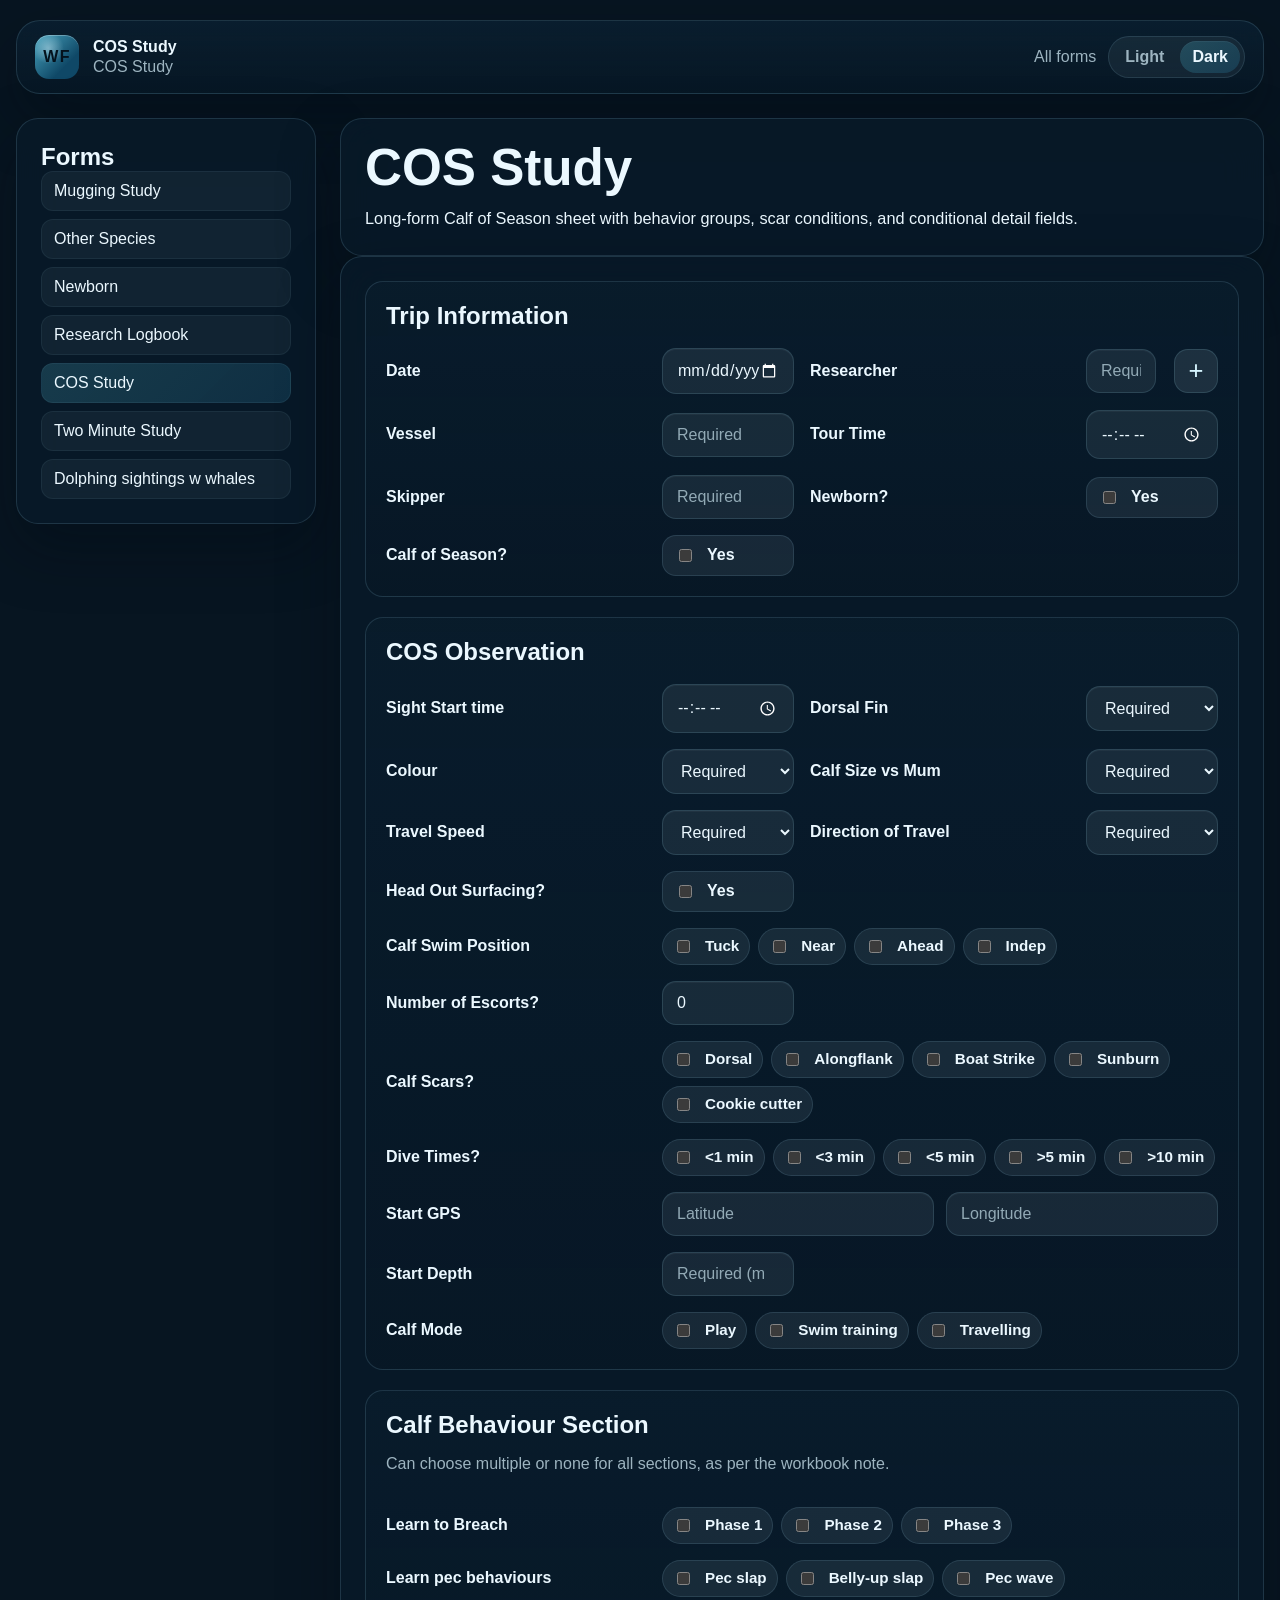
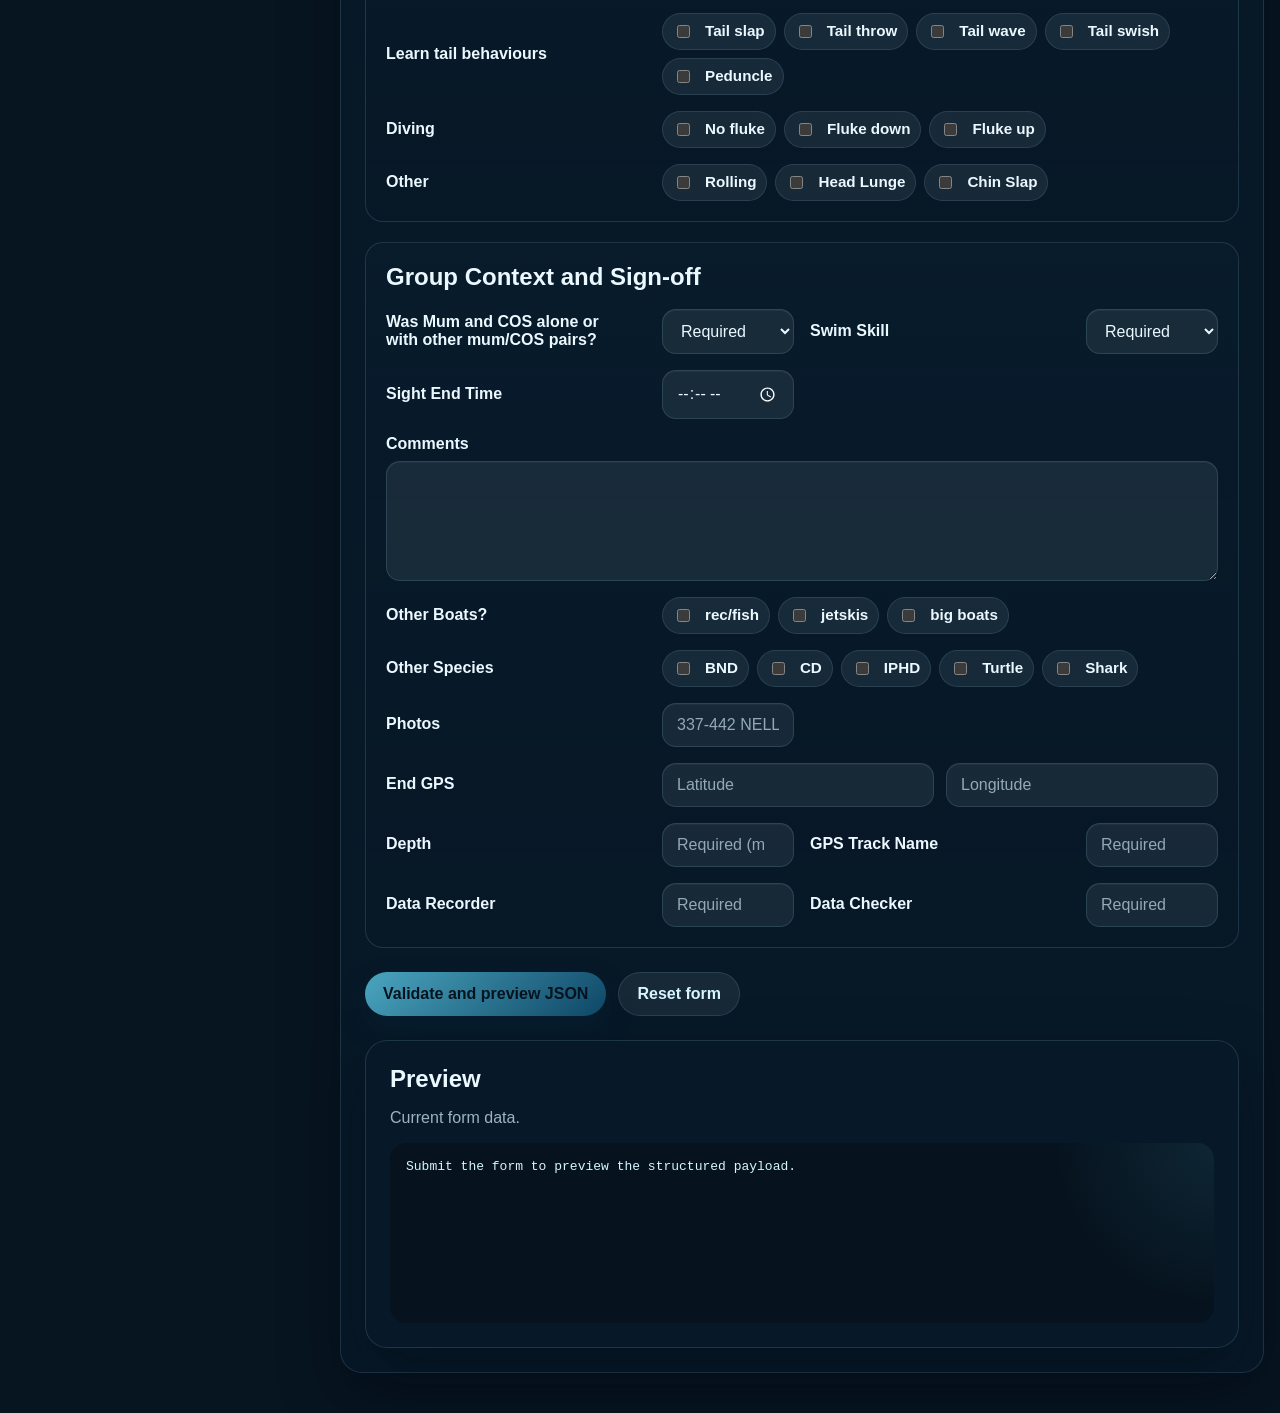
==== cos-study.html @ 2fd82d36 "Initial Site" ====
<!DOCTYPE html>
<html lang="en">
<head>
  <meta charset="UTF-8">
  <meta name="viewport" content="width=device-width, initial-scale=1.0">
  <title>COS Study</title>
  <link rel="stylesheet" href="assets/styles.css">
</head>
<body data-app="form" data-form-id="cos-study">
  <div class="app-shell">
    <div id="form-page-root"></div>
  </div>
  <script src="assets/forms-config.js"></script>
  <script src="assets/app.js"></script>
</body>
</html>
---- assets/styles.css ----
:root {
  --bg: #071521;
  --panel: rgba(8, 26, 41, 0.78);
  --panel-strong: rgba(11, 33, 51, 0.92);
  --border: rgba(136, 188, 209, 0.18);
  --text: #ebf8ff;
  --muted: #9db4c0;
  --accent: #4aa5bf;
  --accent-soft: rgba(95, 189, 214, 0.14);
  --accent-dark: #d6f5ff;
  --warning: #e0b46e;
  --shadow: 0 24px 60px rgba(1, 10, 17, 0.34);
  --radius: 22px;
  --page-bg:
    radial-gradient(circle at 16% 12%, rgba(89, 202, 224, 0.16), transparent 22rem),
    radial-gradient(circle at 85% 10%, rgba(34, 87, 123, 0.34), transparent 24rem),
    radial-gradient(circle at 50% 120%, rgba(11, 72, 111, 0.42), transparent 34rem),
    linear-gradient(180deg, #04111b 0%, #072033 38%, #0b3048 100%);
  --page-overlay:
    radial-gradient(circle at 20% 22%, rgba(212, 245, 255, 0.05), transparent 10rem),
    radial-gradient(circle at 72% 34%, rgba(96, 196, 220, 0.06), transparent 16rem),
    linear-gradient(120deg, transparent 0%, rgba(255, 255, 255, 0.03) 45%, transparent 100%);
  --topbar-bg: linear-gradient(180deg, rgba(10, 31, 48, 0.88), rgba(7, 24, 38, 0.76));
  --topbar-radius: 24px;
  --topbar-blur: 20px;
  --surface-blur: 20px;
  --brand-mark-bg:
    radial-gradient(circle at 30% 30%, rgba(217, 245, 255, 0.45), transparent 36%),
    linear-gradient(135deg, #4aa5bf, #0f4867 70%);
  --brand-mark-color: #04121d;
  --brand-mark-shadow: inset 0 1px 0 rgba(255, 255, 255, 0.28);
  --eyebrow-color: #8edced;
  --form-card-bg:
    radial-gradient(circle at top right, rgba(109, 214, 235, 0.14), transparent 9rem),
    radial-gradient(circle at bottom left, rgba(7, 52, 80, 0.34), transparent 12rem),
    linear-gradient(180deg, rgba(10, 29, 45, 0.92), rgba(8, 24, 38, 0.84));
  --form-card-shadow: 0 18px 44px rgba(1, 12, 20, 0.28);
  --form-card-hover-border: rgba(150, 223, 239, 0.28);
  --form-card-hover-shadow: 0 24px 54px rgba(1, 12, 20, 0.4);
  --form-card-title: #ebf8ff;
  --form-card-index-bg: rgba(214, 245, 255, 0.08);
  --form-card-index-color: #9edfeb;
  --card-cta-bg: rgba(214, 245, 255, 0.08);
  --card-cta-border: rgba(150, 223, 239, 0.18);
  --sidebar-link-bg: rgba(214, 245, 255, 0.05);
  --sidebar-link-border: rgba(136, 188, 209, 0.08);
  --sidebar-link-active-bg: linear-gradient(135deg, rgba(89, 202, 224, 0.2), rgba(36, 107, 140, 0.28));
  --sidebar-link-active-color: #ebf8ff;
  --form-section-bg: linear-gradient(180deg, rgba(10, 29, 45, 0.74), rgba(8, 24, 38, 0.64));
  --field-bg: rgba(213, 240, 248, 0.08);
  --field-border: rgba(136, 188, 209, 0.18);
  --field-shadow: inset 0 1px 0 rgba(255, 255, 255, 0.04);
  --field-focus-border: rgba(141, 226, 245, 0.46);
  --field-focus-shadow:
    0 0 0 4px rgba(95, 189, 214, 0.12),
    inset 0 1px 0 rgba(255, 255, 255, 0.06);
  --placeholder: rgba(177, 202, 214, 0.8);
  --option-bg: rgba(213, 240, 248, 0.08);
  --option-border: rgba(136, 188, 209, 0.16);
  --repeatable-card-bg: rgba(213, 240, 248, 0.06);
  --repeatable-card-border: rgba(136, 188, 209, 0.14);
  --button-primary-bg: linear-gradient(135deg, #4aa5bf, #0f4867);
  --button-primary-color: #06131f;
  --button-primary-shadow: 0 12px 28px rgba(6, 49, 72, 0.28);
  --button-primary-hover-shadow: 0 16px 30px rgba(6, 49, 72, 0.34);
  --button-primary-hover-transform: translateY(-1px);
  --button-secondary-bg: rgba(213, 240, 248, 0.08);
  --button-secondary-border: rgba(136, 188, 209, 0.16);
  --button-secondary-hover-bg: rgba(213, 240, 248, 0.14);
  --inline-symbol-border: rgba(136, 188, 209, 0.18);
  --inline-symbol-bg: rgba(213, 240, 248, 0.1);
  --inline-symbol-hover-bg: rgba(96, 196, 220, 0.16);
  --preview-output-bg:
    radial-gradient(circle at top right, rgba(76, 173, 198, 0.12), transparent 10rem),
    #06131f;
  --preview-output-color: #d6f5ff;
  --switcher-bg: rgba(214, 245, 255, 0.06);
  --switcher-border: rgba(136, 188, 209, 0.16);
  --switcher-button-color: #9db4c0;
  --switcher-button-active-bg: linear-gradient(135deg, rgba(89, 202, 224, 0.22), rgba(36, 107, 140, 0.34));
  --switcher-button-active-color: #ebf8ff;
  --switcher-button-shadow: inset 0 1px 0 rgba(255, 255, 255, 0.05);
}

:root[data-theme="light"],
body[data-theme="light"] {
  --bg: #f4efe6;
  --panel: rgba(255, 252, 246, 0.88);
  --panel-strong: #fffaf2;
  --border: rgba(76, 58, 33, 0.15);
  --text: #1d2421;
  --muted: #5c665f;
  --accent: #0f766e;
  --accent-soft: rgba(15, 118, 110, 0.12);
  --accent-dark: #0b4f4b;
  --warning: #8a5a13;
  --shadow: 0 18px 50px rgba(60, 44, 20, 0.08);
  --page-bg:
    radial-gradient(circle at top left, rgba(15, 118, 110, 0.12), transparent 24rem),
    radial-gradient(circle at top right, rgba(180, 83, 9, 0.1), transparent 28rem),
    linear-gradient(180deg, #f6f1e8 0%, #efe7dc 100%);
  --page-overlay: none;
  --topbar-bg: rgba(255, 250, 242, 0.72);
  --topbar-radius: 18px;
  --topbar-blur: 14px;
  --surface-blur: 18px;
  --brand-mark-bg: linear-gradient(135deg, var(--accent), var(--accent-dark));
  --brand-mark-color: #f8fffd;
  --brand-mark-shadow: none;
  --eyebrow-color: #0b4f4b;
  --form-card-bg:
    radial-gradient(circle at top right, rgba(15, 118, 110, 0.1), transparent 9rem),
    linear-gradient(180deg, rgba(255, 252, 246, 0.96), rgba(255, 248, 238, 0.92));
  --form-card-shadow: 0 14px 36px rgba(73, 56, 31, 0.07);
  --form-card-hover-border: rgba(15, 118, 110, 0.26);
  --form-card-hover-shadow: 0 18px 42px rgba(56, 43, 22, 0.12);
  --form-card-title: #1d2421;
  --form-card-index-bg: rgba(15, 118, 110, 0.1);
  --form-card-index-color: #0b4f4b;
  --card-cta-bg: rgba(255, 255, 255, 0.74);
  --card-cta-border: rgba(76, 58, 33, 0.1);
  --sidebar-link-bg: rgba(255, 250, 242, 0.7);
  --sidebar-link-border: transparent;
  --sidebar-link-active-bg: #0b4f4b;
  --sidebar-link-active-color: #f7fffd;
  --form-section-bg: rgba(255, 251, 244, 0.78);
  --field-bg: rgba(255, 255, 255, 0.8);
  --field-border: rgba(76, 58, 33, 0.18);
  --field-shadow: none;
  --field-focus-border: rgba(15, 118, 110, 0.32);
  --field-focus-shadow: 0 0 0 4px rgba(15, 118, 110, 0.1);
  --placeholder: rgba(92, 102, 95, 0.72);
  --option-bg: rgba(255, 255, 255, 0.72);
  --option-border: rgba(76, 58, 33, 0.14);
  --repeatable-card-bg: rgba(255, 255, 255, 0.82);
  --repeatable-card-border: rgba(76, 58, 33, 0.14);
  --button-primary-bg: #0b4f4b;
  --button-primary-color: #f6fffd;
  --button-primary-shadow: none;
  --button-primary-hover-shadow: none;
  --button-primary-hover-transform: none;
  --button-secondary-bg: rgba(15, 118, 110, 0.1);
  --button-secondary-border: transparent;
  --button-secondary-hover-bg: rgba(15, 118, 110, 0.14);
  --inline-symbol-border: rgba(76, 58, 33, 0.18);
  --inline-symbol-bg: rgba(255, 255, 255, 0.88);
  --inline-symbol-hover-bg: rgba(15, 118, 110, 0.08);
  --preview-output-bg: #17201d;
  --preview-output-color: #d7efe6;
  --switcher-bg: rgba(255, 250, 242, 0.82);
  --switcher-border: rgba(76, 58, 33, 0.12);
  --switcher-button-color: #5c665f;
  --switcher-button-active-bg: #0b4f4b;
  --switcher-button-active-color: #f7fffd;
  --switcher-button-shadow: none;
}

* {
  box-sizing: border-box;
}

html {
  min-height: 100%;
  background: var(--page-bg);
}

body {
  margin: 0;
  color: var(--text);
  font-family: "Avenir Next", "Segoe UI", sans-serif;
  background: var(--bg);
  position: relative;
}

body:not([data-theme]),
body[data-theme="dark"] {
  color-scheme: dark;
}

body[data-theme="light"] {
  color-scheme: light;
}

body::before {
  content: "";
  position: fixed;
  inset: 0;
  background: var(--page-overlay);
  pointer-events: none;
  z-index: -1;
}

a {
  color: inherit;
  text-decoration: none;
}

button,
input,
select,
textarea {
  font: inherit;
}

.app-shell {
  width: min(1400px, calc(100vw - 32px));
  margin: 0 auto;
  padding: 20px 0 40px;
}

body[data-app="landing"] .app-shell {
  min-height: 100vh;
  padding: 16px 0 20px;
}

.topbar {
  display: flex;
  align-items: center;
  justify-content: space-between;
  gap: 16px;
  padding: 14px 18px;
  margin-bottom: 24px;
  background: var(--topbar-bg);
  border: 1px solid var(--border);
  border-radius: var(--topbar-radius);
  box-shadow: var(--shadow);
  backdrop-filter: blur(var(--topbar-blur));
}

.topbar-actions,
.top-links {
  display: flex;
  align-items: center;
  gap: 12px;
}

.topbar-actions {
  flex-wrap: wrap;
  justify-content: flex-end;
}

.theme-switcher {
  display: inline-flex;
  align-items: center;
  gap: 4px;
  padding: 4px;
  border: 1px solid var(--switcher-border);
  border-radius: 999px;
  background: var(--switcher-bg);
}

.theme-switcher-button {
  border: 0;
  padding: 8px 12px;
  border-radius: 999px;
  background: transparent;
  color: var(--switcher-button-color);
  cursor: pointer;
  font-weight: 700;
  line-height: 1;
}

.theme-switcher-button:focus-visible {
  outline: none;
  box-shadow: 0 0 0 3px var(--accent-soft);
}

.theme-switcher-button.is-active {
  background: var(--switcher-button-active-bg);
  color: var(--switcher-button-active-color);
  box-shadow: var(--switcher-button-shadow);
}

.brand {
  display: inline-flex;
  align-items: center;
  gap: 14px;
}

.brand-mark {
  display: inline-grid;
  place-items: center;
  width: 44px;
  height: 44px;
  border-radius: 14px;
  background: var(--brand-mark-bg);
  color: var(--brand-mark-color);
  font-weight: 800;
  letter-spacing: 0.08em;
  box-shadow: var(--brand-mark-shadow);
}

.brand-copy {
  display: flex;
  flex-direction: column;
  gap: 2px;
}

.brand-copy strong {
  font-size: 1rem;
}

.brand-copy span,
.topbar-note,
.top-links a,
.section-head p,
.preview-head p,
.card-cta,
.form-card p,
.sidebar-card p {
  color: var(--muted);
}

.landing-layout,
.page-layout {
  display: grid;
  gap: 24px;
}

.landing-layout {
  grid-template-columns: minmax(0, 1.2fr) minmax(320px, 1fr);
}

.landing-layout--compact {
  grid-template-columns: 1fr;
  align-content: start;
}

.hero-card,
.forms-panel,
.sidebar-card,
.page-header,
.form-shell,
.preview-card {
  background: var(--panel);
  border: 1px solid var(--border);
  border-radius: var(--radius);
  box-shadow: var(--shadow);
  backdrop-filter: blur(var(--surface-blur));
}

.hero-card,
.forms-panel,
.sidebar-card,
.page-header,
.preview-card {
  padding: 24px;
}

.form-shell {
  padding: 24px;
}

.eyebrow {
  margin: 0 0 10px;
  text-transform: uppercase;
  letter-spacing: 0.12em;
  font-size: 0.78rem;
  color: var(--eyebrow-color);
}

.hero-card h1,
.page-header h1 {
  margin: 0 0 12px;
  font-size: clamp(2rem, 4vw, 3.25rem);
  line-height: 0.98;
}

.section-heading h1,
.section-heading h2 {
  margin: 0;
}

.section-heading p {
  margin: 4px 0 0;
  color: var(--muted);
}

.section-heading--compact {
  display: flex;
  align-items: end;
  justify-content: space-between;
  gap: 16px;
  margin-bottom: 22px;
}

.lede,
.page-header p {
  margin: 0;
  font-size: 1.02rem;
  line-height: 1.6;
}

.hero-badges {
  display: flex;
  flex-wrap: wrap;
  gap: 10px;
  margin-top: 18px;
}

.hero-badges span {
  display: inline-flex;
  align-items: center;
  border-radius: 999px;
  padding: 6px 10px;
  background: var(--accent-soft);
  color: var(--accent-dark);
  font-size: 0.8rem;
}

.forms-grid {
  display: grid;
  grid-template-columns: repeat(auto-fit, minmax(260px, 1fr));
  gap: 18px;
}

.form-card {
  display: grid;
  gap: 16px;
  position: relative;
  min-height: 172px;
  padding: 22px 20px;
  border-radius: 22px;
  background: var(--form-card-bg);
  border: 1px solid var(--border);
  box-shadow: var(--form-card-shadow);
  overflow: hidden;
  transition: transform 160ms ease, border-color 160ms ease, box-shadow 160ms ease;
}

.form-card:hover {
  transform: translateY(-4px);
  border-color: var(--form-card-hover-border);
  box-shadow: var(--form-card-hover-shadow);
}

.form-card h3,
.sidebar-card h2,
.section-head h2,
.preview-head h2,
.repeatable-card-head h3 {
  margin: 0;
}

.card-top {
  display: grid;
  gap: 12px;
  position: relative;
  z-index: 1;
}

.form-card h3 {
  font-size: clamp(1.4rem, 2vw, 1.8rem);
  line-height: 1.02;
  max-width: 14ch;
  color: var(--form-card-title);
}

.form-card-index {
  display: inline-flex;
  align-items: center;
  justify-content: center;
  width: fit-content;
  padding: 6px 11px;
  border-radius: 999px;
  background: var(--form-card-index-bg);
  color: var(--form-card-index-color);
  font-size: 0.76rem;
  font-weight: 800;
  letter-spacing: 0.12em;
}

.card-cta {
  display: inline-flex;
  align-items: center;
  align-self: end;
  width: fit-content;
  padding: 8px 12px;
  border-radius: 999px;
  background: var(--card-cta-bg);
  border: 1px solid var(--card-cta-border);
  color: var(--accent-dark);
  font-weight: 700;
  position: relative;
  z-index: 1;
}

.page-layout {
  grid-template-columns: 300px minmax(0, 1fr);
  align-items: start;
}

.sidebar {
  display: grid;
  gap: 18px;
  position: sticky;
  top: 16px;
}

.sidebar-links {
  display: grid;
  gap: 8px;
}

.sidebar-links a {
  padding: 10px 12px;
  border-radius: 12px;
  background: var(--sidebar-link-bg);
  border: 1px solid var(--sidebar-link-border);
}

.sidebar-links a.is-active {
  background: var(--sidebar-link-active-bg);
  color: var(--sidebar-link-active-color);
}

.sections-stack {
  display: grid;
  gap: 20px;
}

.form-section {
  padding: 20px;
  border-radius: 18px;
  background: var(--form-section-bg);
  border: 1px solid var(--border);
}

.section-head {
  display: flex;
  align-items: start;
  justify-content: space-between;
  gap: 16px;
  margin-bottom: 18px;
}

.field-grid {
  display: grid;
  grid-template-columns: repeat(12, minmax(0, 1fr));
  gap: 16px;
}

.field {
  grid-column: span 6;
  display: grid;
  gap: 8px;
}

.field--inline {
  grid-template-columns: minmax(220px, 260px) minmax(0, 1fr);
  align-items: center;
  column-gap: 16px;
  row-gap: 8px;
}

.field--wide,
.field-detail {
  grid-column: span 12;
}

.field label,
.detail-item label {
  display: flex;
  align-items: center;
  justify-content: space-between;
  gap: 12px;
  font-weight: 700;
}

.field--inline > label {
  grid-column: 1;
  align-self: center;
  justify-content: flex-start;
  white-space: normal;
  line-height: 1.15;
  max-width: 24ch;
  overflow-wrap: anywhere;
}

.field--inline > input,
.field--inline > select,
.field--inline > textarea,
.field--inline > .gps-input-group,
.field--inline > .repeatable-field-shell,
.field--inline > .toggle,
.field--inline > .option-list,
.field--inline > .stack-list,
.field--inline > .button-link {
  grid-column: 2;
}

input[type="text"],
input[type="date"],
input[type="time"],
input[type="number"],
select,
textarea {
  width: 100%;
  padding: 12px 14px;
  border: 1px solid var(--field-border);
  border-radius: 14px;
  background: var(--field-bg);
  color: var(--text);
  box-shadow: var(--field-shadow);
}

input[type="text"]:focus,
input[type="date"]:focus,
input[type="time"]:focus,
input[type="number"]:focus,
select:focus,
textarea:focus {
  outline: none;
  border-color: var(--field-focus-border);
  box-shadow: var(--field-focus-shadow);
}

input::placeholder,
textarea::placeholder {
  color: var(--placeholder);
}

.gps-input-group {
  display: grid;
  grid-template-columns: repeat(2, minmax(0, 1fr));
  gap: 12px;
  max-width: 920px;
}

textarea {
  min-height: 120px;
  resize: vertical;
}

.option-list {
  display: flex;
  flex-wrap: wrap;
  gap: 8px;
  max-width: 100%;
}

.option-list-inline {
  display: flex;
  flex-wrap: wrap;
  gap: 8px;
  max-width: none;
}

.option-chip,
.toggle {
  display: inline-flex;
  align-items: center;
  gap: 10px;
  padding: 10px 12px;
  border-radius: 14px;
  background: var(--option-bg);
  border: 1px solid var(--option-border);
}

.option-list .option-chip span {
  line-height: 1.1;
  white-space: nowrap;
}

.option-list .option-chip,
.option-list-inline .option-chip {
  width: auto;
  min-height: 0;
}

.option-list .option-chip {
  padding: 8px 10px;
  border-radius: 999px;
  font-size: 0.95rem;
}

.stack-list,
.detail-list {
  display: grid;
  gap: 12px;
}

.repeatable-field-shell {
  display: grid;
  grid-template-columns: minmax(0, 1fr) auto;
  gap: 10px;
  align-items: start;
}

.stack-item,
.detail-item {
  display: grid;
  gap: 8px;
}

.stack-item {
  grid-template-columns: minmax(0, 1fr) auto;
  align-items: center;
}

.repeatable-card {
  padding: 18px;
  border-radius: 18px;
  background: var(--repeatable-card-bg);
  border: 1px solid var(--repeatable-card-border);
}

.repeatable-card + .repeatable-card {
  margin-top: 14px;
}

.repeatable-card-head {
  display: flex;
  align-items: center;
  justify-content: space-between;
  gap: 16px;
  margin-bottom: 16px;
}

.form-actions {
  display: flex;
  flex-wrap: wrap;
  gap: 12px;
  margin-top: 24px;
}

.button-primary,
.button-secondary,
.button-link {
  border: 0;
  cursor: pointer;
}

.button-primary,
.button-secondary {
  padding: 12px 18px;
  border-radius: 999px;
  font-weight: 700;
}

.button-primary {
  background: var(--button-primary-bg);
  color: var(--button-primary-color);
  box-shadow: var(--button-primary-shadow);
}

.button-primary:hover {
  transform: var(--button-primary-hover-transform);
  box-shadow: var(--button-primary-hover-shadow);
}

.button-secondary {
  background: var(--button-secondary-bg);
  color: var(--accent-dark);
  border: 1px solid var(--button-secondary-border);
}

.button-secondary:hover {
  background: var(--button-secondary-hover-bg);
}

.button-link {
  padding: 0;
  background: transparent;
  color: var(--accent-dark);
  font-weight: 700;
}

.inline-symbol-button {
  display: inline-flex;
  align-items: center;
  justify-content: center;
  width: 44px;
  height: 44px;
  border: 1px solid var(--inline-symbol-border);
  border-radius: 14px;
  background: var(--inline-symbol-bg);
  color: var(--accent-dark);
  font-size: 1.6rem;
  font-weight: 500;
  line-height: 1;
}

.add-inline,
.remove-inline {
  justify-self: start;
}

.add-inline {
  align-self: start;
}

.inline-symbol-button:hover {
  background: var(--inline-symbol-hover-bg);
}

.preview-card {
  margin-top: 24px;
}

.preview-output {
  margin: 0;
  padding: 16px;
  border-radius: 16px;
  background: var(--preview-output-bg);
  color: var(--preview-output-color);
  overflow: auto;
  min-height: 180px;
}

.detail-placeholder {
  margin: 0;
  color: var(--muted);
}

[hidden] {
  display: none !important;
}

@media (max-width: 1080px) {
  .landing-layout,
  .page-layout {
    grid-template-columns: 1fr;
  }

  .forms-grid {
    grid-template-columns: repeat(3, minmax(0, 1fr));
  }

  .sidebar {
    position: static;
  }
}

@media (max-width: 760px) {
  .app-shell {
    width: min(100vw - 20px, 100%);
    padding-top: 10px;
  }

  body[data-app="landing"] .app-shell {
    min-height: auto;
  }

  .topbar,
  .section-head,
  .repeatable-card-head,
  .section-heading--compact {
    flex-direction: column;
    align-items: stretch;
  }

  .forms-grid {
    grid-template-columns: 1fr;
  }

  .field {
    grid-column: span 12;
  }

  .field--inline {
    grid-template-columns: 1fr;
  }

  .field--inline > label,
  .field--inline > input,
  .field--inline > select,
  .field--inline > textarea,
  .field--inline > .gps-input-group,
  .field--inline > .repeatable-field-shell,
  .field--inline > .toggle,
  .field--inline > .option-list,
  .field--inline > .stack-list,
  .field--inline > .button-link {
    grid-column: 1;
  }

  .gps-input-group {
    grid-template-columns: 1fr;
  }

  .form-shell,
  .page-header,
  .hero-card,
  .forms-panel,
  .sidebar-card,
  .preview-card {
    padding: 18px;
  }
}
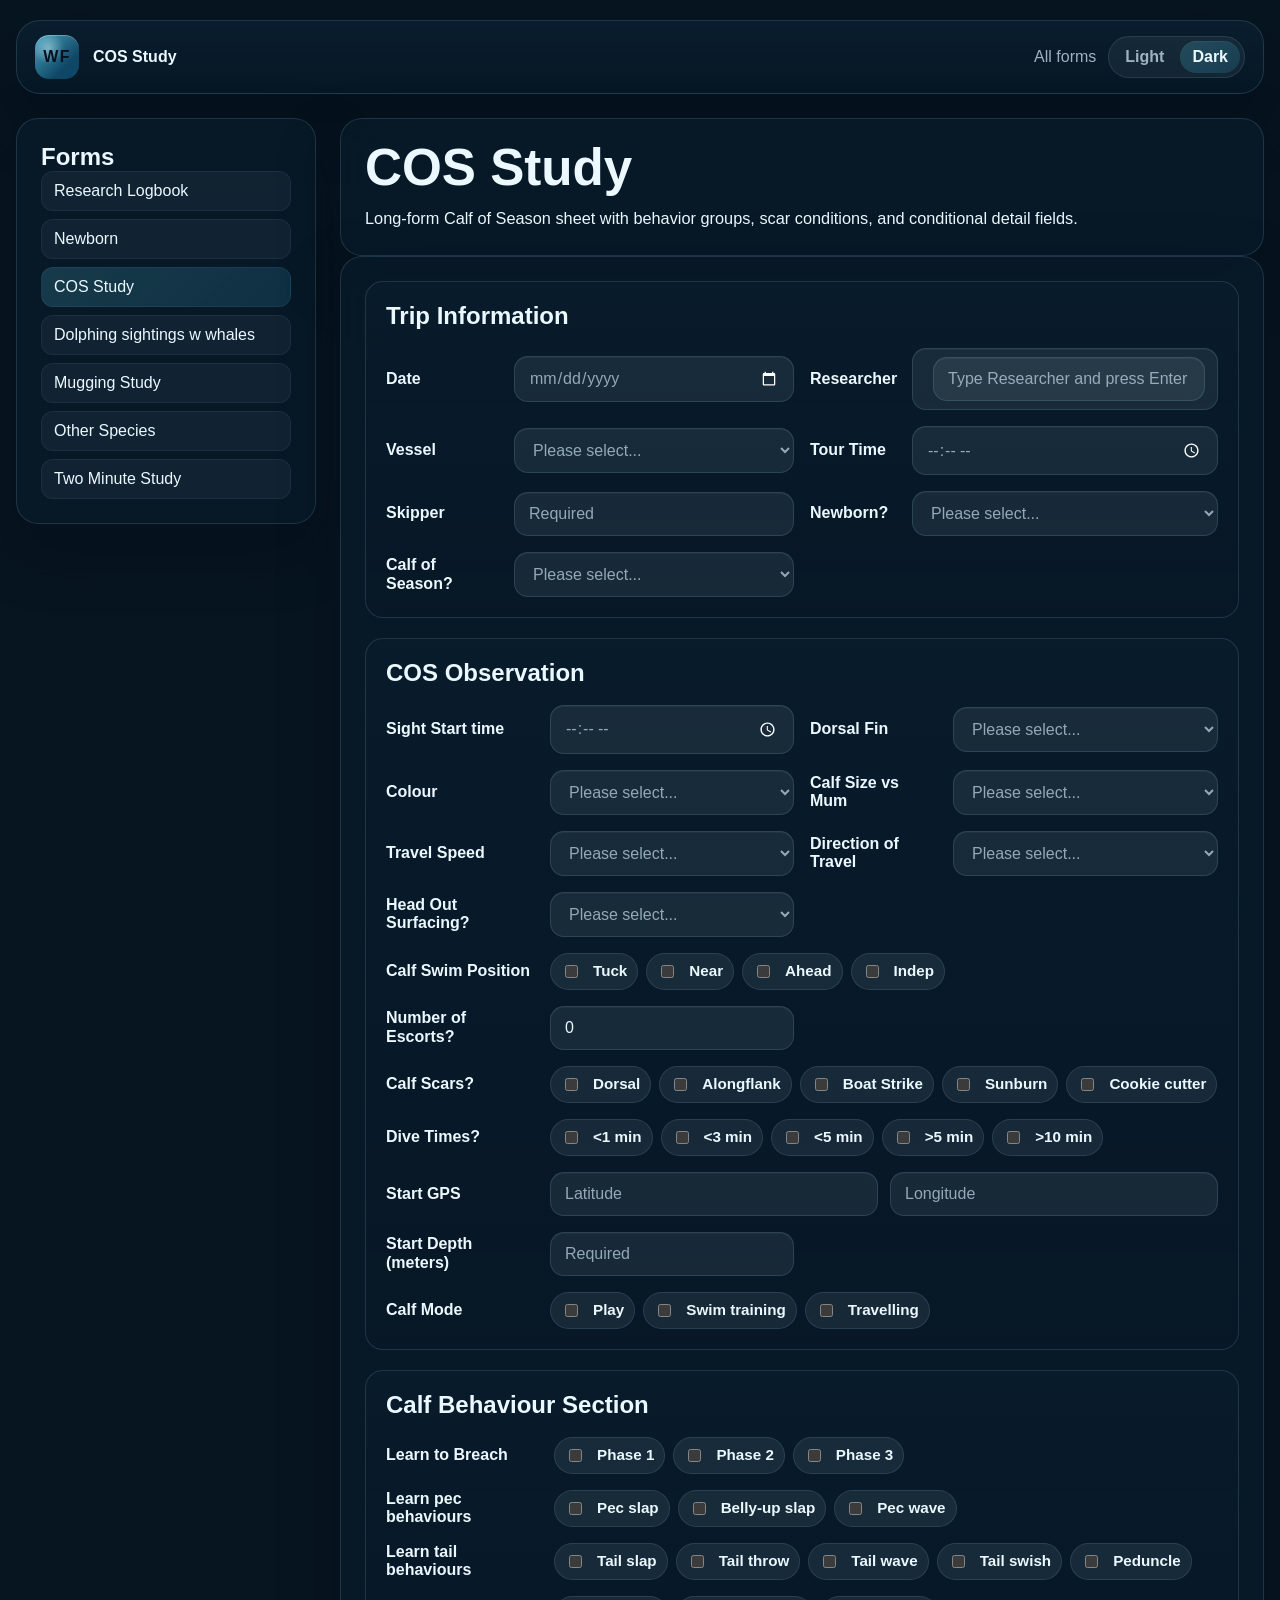
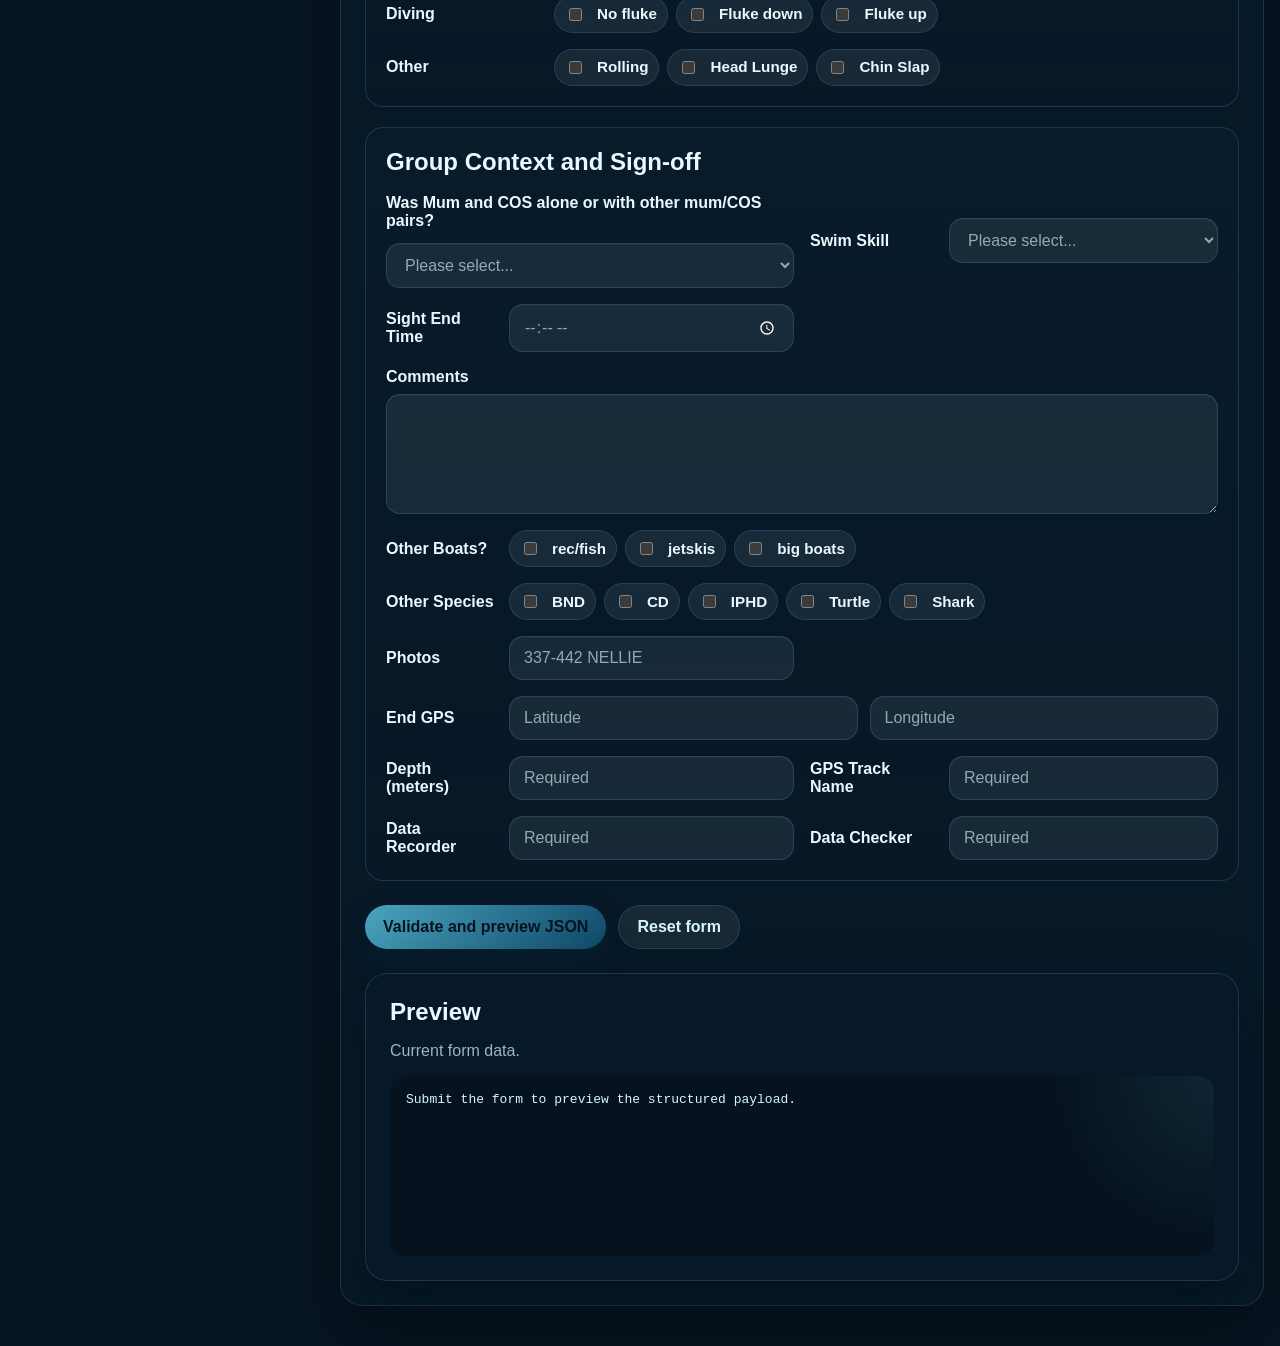
==== commit 47b08a2f: "file structure changes" ====
--- a/cos-study.html
+++ b/cos-study.html
@@ -11,6 +11,6 @@
     <div id="form-page-root"></div>
   </div>
   <script src="assets/forms-config.js"></script>
-  <script src="assets/app.js"></script>
+  <script type="module" src="assets/app.js"></script>
 </body>
 </html>
--- a/assets/styles.css
+++ b/assets/styles.css
@@ -1,890 +1,8 @@
-:root {
-  --bg: #071521;
-  --panel: rgba(8, 26, 41, 0.78);
-  --panel-strong: rgba(11, 33, 51, 0.92);
-  --border: rgba(136, 188, 209, 0.18);
-  --text: #ebf8ff;
-  --muted: #9db4c0;
-  --accent: #4aa5bf;
-  --accent-soft: rgba(95, 189, 214, 0.14);
-  --accent-dark: #d6f5ff;
-  --warning: #e0b46e;
-  --shadow: 0 24px 60px rgba(1, 10, 17, 0.34);
-  --radius: 22px;
-  --page-bg:
-    radial-gradient(circle at 16% 12%, rgba(89, 202, 224, 0.16), transparent 22rem),
-    radial-gradient(circle at 85% 10%, rgba(34, 87, 123, 0.34), transparent 24rem),
-    radial-gradient(circle at 50% 120%, rgba(11, 72, 111, 0.42), transparent 34rem),
-    linear-gradient(180deg, #04111b 0%, #072033 38%, #0b3048 100%);
-  --page-overlay:
-    radial-gradient(circle at 20% 22%, rgba(212, 245, 255, 0.05), transparent 10rem),
-    radial-gradient(circle at 72% 34%, rgba(96, 196, 220, 0.06), transparent 16rem),
-    linear-gradient(120deg, transparent 0%, rgba(255, 255, 255, 0.03) 45%, transparent 100%);
-  --topbar-bg: linear-gradient(180deg, rgba(10, 31, 48, 0.88), rgba(7, 24, 38, 0.76));
-  --topbar-radius: 24px;
-  --topbar-blur: 20px;
-  --surface-blur: 20px;
-  --brand-mark-bg:
-    radial-gradient(circle at 30% 30%, rgba(217, 245, 255, 0.45), transparent 36%),
-    linear-gradient(135deg, #4aa5bf, #0f4867 70%);
-  --brand-mark-color: #04121d;
-  --brand-mark-shadow: inset 0 1px 0 rgba(255, 255, 255, 0.28);
-  --eyebrow-color: #8edced;
-  --form-card-bg:
-    radial-gradient(circle at top right, rgba(109, 214, 235, 0.14), transparent 9rem),
-    radial-gradient(circle at bottom left, rgba(7, 52, 80, 0.34), transparent 12rem),
-    linear-gradient(180deg, rgba(10, 29, 45, 0.92), rgba(8, 24, 38, 0.84));
-  --form-card-shadow: 0 18px 44px rgba(1, 12, 20, 0.28);
-  --form-card-hover-border: rgba(150, 223, 239, 0.28);
-  --form-card-hover-shadow: 0 24px 54px rgba(1, 12, 20, 0.4);
-  --form-card-title: #ebf8ff;
-  --form-card-index-bg: rgba(214, 245, 255, 0.08);
-  --form-card-index-color: #9edfeb;
-  --card-cta-bg: rgba(214, 245, 255, 0.08);
-  --card-cta-border: rgba(150, 223, 239, 0.18);
-  --sidebar-link-bg: rgba(214, 245, 255, 0.05);
-  --sidebar-link-border: rgba(136, 188, 209, 0.08);
-  --sidebar-link-active-bg: linear-gradient(135deg, rgba(89, 202, 224, 0.2), rgba(36, 107, 140, 0.28));
-  --sidebar-link-active-color: #ebf8ff;
-  --form-section-bg: linear-gradient(180deg, rgba(10, 29, 45, 0.74), rgba(8, 24, 38, 0.64));
-  --field-bg: rgba(213, 240, 248, 0.08);
-  --field-border: rgba(136, 188, 209, 0.18);
-  --field-shadow: inset 0 1px 0 rgba(255, 255, 255, 0.04);
-  --field-focus-border: rgba(141, 226, 245, 0.46);
-  --field-focus-shadow:
-    0 0 0 4px rgba(95, 189, 214, 0.12),
-    inset 0 1px 0 rgba(255, 255, 255, 0.06);
-  --placeholder: rgba(177, 202, 214, 0.8);
-  --option-bg: rgba(213, 240, 248, 0.08);
-  --option-border: rgba(136, 188, 209, 0.16);
-  --repeatable-card-bg: rgba(213, 240, 248, 0.06);
-  --repeatable-card-border: rgba(136, 188, 209, 0.14);
-  --button-primary-bg: linear-gradient(135deg, #4aa5bf, #0f4867);
-  --button-primary-color: #06131f;
-  --button-primary-shadow: 0 12px 28px rgba(6, 49, 72, 0.28);
-  --button-primary-hover-shadow: 0 16px 30px rgba(6, 49, 72, 0.34);
-  --button-primary-hover-transform: translateY(-1px);
-  --button-secondary-bg: rgba(213, 240, 248, 0.08);
-  --button-secondary-border: rgba(136, 188, 209, 0.16);
-  --button-secondary-hover-bg: rgba(213, 240, 248, 0.14);
-  --inline-symbol-border: rgba(136, 188, 209, 0.18);
-  --inline-symbol-bg: rgba(213, 240, 248, 0.1);
-  --inline-symbol-hover-bg: rgba(96, 196, 220, 0.16);
-  --preview-output-bg:
-    radial-gradient(circle at top right, rgba(76, 173, 198, 0.12), transparent 10rem),
-    #06131f;
-  --preview-output-color: #d6f5ff;
-  --switcher-bg: rgba(214, 245, 255, 0.06);
-  --switcher-border: rgba(136, 188, 209, 0.16);
-  --switcher-button-color: #9db4c0;
-  --switcher-button-active-bg: linear-gradient(135deg, rgba(89, 202, 224, 0.22), rgba(36, 107, 140, 0.34));
-  --switcher-button-active-color: #ebf8ff;
-  --switcher-button-shadow: inset 0 1px 0 rgba(255, 255, 255, 0.05);
-}
+/* Main stylesheet entrypoint.
+   Each imported file covers a separate styling concern. */
 
-:root[data-theme="light"],
-body[data-theme="light"] {
-  --bg: #f4efe6;
-  --panel: rgba(255, 252, 246, 0.88);
-  --panel-strong: #fffaf2;
-  --border: rgba(76, 58, 33, 0.15);
-  --text: #1d2421;
-  --muted: #5c665f;
-  --accent: #0f766e;
-  --accent-soft: rgba(15, 118, 110, 0.12);
-  --accent-dark: #0b4f4b;
-  --warning: #8a5a13;
-  --shadow: 0 18px 50px rgba(60, 44, 20, 0.08);
-  --page-bg:
-    radial-gradient(circle at top left, rgba(15, 118, 110, 0.12), transparent 24rem),
-    radial-gradient(circle at top right, rgba(180, 83, 9, 0.1), transparent 28rem),
-    linear-gradient(180deg, #f6f1e8 0%, #efe7dc 100%);
-  --page-overlay: none;
-  --topbar-bg: rgba(255, 250, 242, 0.72);
-  --topbar-radius: 18px;
-  --topbar-blur: 14px;
-  --surface-blur: 18px;
-  --brand-mark-bg: linear-gradient(135deg, var(--accent), var(--accent-dark));
-  --brand-mark-color: #f8fffd;
-  --brand-mark-shadow: none;
-  --eyebrow-color: #0b4f4b;
-  --form-card-bg:
-    radial-gradient(circle at top right, rgba(15, 118, 110, 0.1), transparent 9rem),
-    linear-gradient(180deg, rgba(255, 252, 246, 0.96), rgba(255, 248, 238, 0.92));
-  --form-card-shadow: 0 14px 36px rgba(73, 56, 31, 0.07);
-  --form-card-hover-border: rgba(15, 118, 110, 0.26);
-  --form-card-hover-shadow: 0 18px 42px rgba(56, 43, 22, 0.12);
-  --form-card-title: #1d2421;
-  --form-card-index-bg: rgba(15, 118, 110, 0.1);
-  --form-card-index-color: #0b4f4b;
-  --card-cta-bg: rgba(255, 255, 255, 0.74);
-  --card-cta-border: rgba(76, 58, 33, 0.1);
-  --sidebar-link-bg: rgba(255, 250, 242, 0.7);
-  --sidebar-link-border: transparent;
-  --sidebar-link-active-bg: #0b4f4b;
-  --sidebar-link-active-color: #f7fffd;
-  --form-section-bg: rgba(255, 251, 244, 0.78);
-  --field-bg: rgba(255, 255, 255, 0.8);
-  --field-border: rgba(76, 58, 33, 0.18);
-  --field-shadow: none;
-  --field-focus-border: rgba(15, 118, 110, 0.32);
-  --field-focus-shadow: 0 0 0 4px rgba(15, 118, 110, 0.1);
-  --placeholder: rgba(92, 102, 95, 0.72);
-  --option-bg: rgba(255, 255, 255, 0.72);
-  --option-border: rgba(76, 58, 33, 0.14);
-  --repeatable-card-bg: rgba(255, 255, 255, 0.82);
-  --repeatable-card-border: rgba(76, 58, 33, 0.14);
-  --button-primary-bg: #0b4f4b;
-  --button-primary-color: #f6fffd;
-  --button-primary-shadow: none;
-  --button-primary-hover-shadow: none;
-  --button-primary-hover-transform: none;
-  --button-secondary-bg: rgba(15, 118, 110, 0.1);
-  --button-secondary-border: transparent;
-  --button-secondary-hover-bg: rgba(15, 118, 110, 0.14);
-  --inline-symbol-border: rgba(76, 58, 33, 0.18);
-  --inline-symbol-bg: rgba(255, 255, 255, 0.88);
-  --inline-symbol-hover-bg: rgba(15, 118, 110, 0.08);
-  --preview-output-bg: #17201d;
-  --preview-output-color: #d7efe6;
-  --switcher-bg: rgba(255, 250, 242, 0.82);
-  --switcher-border: rgba(76, 58, 33, 0.12);
-  --switcher-button-color: #5c665f;
-  --switcher-button-active-bg: #0b4f4b;
-  --switcher-button-active-color: #f7fffd;
-  --switcher-button-shadow: none;
-}
-
-* {
-  box-sizing: border-box;
-}
-
-html {
-  min-height: 100%;
-  background: var(--page-bg);
-}
-
-body {
-  margin: 0;
-  color: var(--text);
-  font-family: "Avenir Next", "Segoe UI", sans-serif;
-  background: var(--bg);
-  position: relative;
-}
-
-body:not([data-theme]),
-body[data-theme="dark"] {
-  color-scheme: dark;
-}
-
-body[data-theme="light"] {
-  color-scheme: light;
-}
-
-body::before {
-  content: "";
-  position: fixed;
-  inset: 0;
-  background: var(--page-overlay);
-  pointer-events: none;
-  z-index: -1;
-}
-
-a {
-  color: inherit;
-  text-decoration: none;
-}
-
-button,
-input,
-select,
-textarea {
-  font: inherit;
-}
-
-.app-shell {
-  width: min(1400px, calc(100vw - 32px));
-  margin: 0 auto;
-  padding: 20px 0 40px;
-}
-
-body[data-app="landing"] .app-shell {
-  min-height: 100vh;
-  padding: 16px 0 20px;
-}
-
-.topbar {
-  display: flex;
-  align-items: center;
-  justify-content: space-between;
-  gap: 16px;
-  padding: 14px 18px;
-  margin-bottom: 24px;
-  background: var(--topbar-bg);
-  border: 1px solid var(--border);
-  border-radius: var(--topbar-radius);
-  box-shadow: var(--shadow);
-  backdrop-filter: blur(var(--topbar-blur));
-}
-
-.topbar-actions,
-.top-links {
-  display: flex;
-  align-items: center;
-  gap: 12px;
-}
-
-.topbar-actions {
-  flex-wrap: wrap;
-  justify-content: flex-end;
-}
-
-.theme-switcher {
-  display: inline-flex;
-  align-items: center;
-  gap: 4px;
-  padding: 4px;
-  border: 1px solid var(--switcher-border);
-  border-radius: 999px;
-  background: var(--switcher-bg);
-}
-
-.theme-switcher-button {
-  border: 0;
-  padding: 8px 12px;
-  border-radius: 999px;
-  background: transparent;
-  color: var(--switcher-button-color);
-  cursor: pointer;
-  font-weight: 700;
-  line-height: 1;
-}
-
-.theme-switcher-button:focus-visible {
-  outline: none;
-  box-shadow: 0 0 0 3px var(--accent-soft);
-}
-
-.theme-switcher-button.is-active {
-  background: var(--switcher-button-active-bg);
-  color: var(--switcher-button-active-color);
-  box-shadow: var(--switcher-button-shadow);
-}
-
-.brand {
-  display: inline-flex;
-  align-items: center;
-  gap: 14px;
-}
-
-.brand-mark {
-  display: inline-grid;
-  place-items: center;
-  width: 44px;
-  height: 44px;
-  border-radius: 14px;
-  background: var(--brand-mark-bg);
-  color: var(--brand-mark-color);
-  font-weight: 800;
-  letter-spacing: 0.08em;
-  box-shadow: var(--brand-mark-shadow);
-}
-
-.brand-copy {
-  display: flex;
-  flex-direction: column;
-  gap: 2px;
-}
-
-.brand-copy strong {
-  font-size: 1rem;
-}
-
-.brand-copy span,
-.topbar-note,
-.top-links a,
-.section-head p,
-.preview-head p,
-.card-cta,
-.form-card p,
-.sidebar-card p {
-  color: var(--muted);
-}
-
-.landing-layout,
-.page-layout {
-  display: grid;
-  gap: 24px;
-}
-
-.landing-layout {
-  grid-template-columns: minmax(0, 1.2fr) minmax(320px, 1fr);
-}
-
-.landing-layout--compact {
-  grid-template-columns: 1fr;
-  align-content: start;
-}
-
-.hero-card,
-.forms-panel,
-.sidebar-card,
-.page-header,
-.form-shell,
-.preview-card {
-  background: var(--panel);
-  border: 1px solid var(--border);
-  border-radius: var(--radius);
-  box-shadow: var(--shadow);
-  backdrop-filter: blur(var(--surface-blur));
-}
-
-.hero-card,
-.forms-panel,
-.sidebar-card,
-.page-header,
-.preview-card {
-  padding: 24px;
-}
-
-.form-shell {
-  padding: 24px;
-}
-
-.eyebrow {
-  margin: 0 0 10px;
-  text-transform: uppercase;
-  letter-spacing: 0.12em;
-  font-size: 0.78rem;
-  color: var(--eyebrow-color);
-}
-
-.hero-card h1,
-.page-header h1 {
-  margin: 0 0 12px;
-  font-size: clamp(2rem, 4vw, 3.25rem);
-  line-height: 0.98;
-}
-
-.section-heading h1,
-.section-heading h2 {
-  margin: 0;
-}
-
-.section-heading p {
-  margin: 4px 0 0;
-  color: var(--muted);
-}
-
-.section-heading--compact {
-  display: flex;
-  align-items: end;
-  justify-content: space-between;
-  gap: 16px;
-  margin-bottom: 22px;
-}
-
-.lede,
-.page-header p {
-  margin: 0;
-  font-size: 1.02rem;
-  line-height: 1.6;
-}
-
-.hero-badges {
-  display: flex;
-  flex-wrap: wrap;
-  gap: 10px;
-  margin-top: 18px;
-}
-
-.hero-badges span {
-  display: inline-flex;
-  align-items: center;
-  border-radius: 999px;
-  padding: 6px 10px;
-  background: var(--accent-soft);
-  color: var(--accent-dark);
-  font-size: 0.8rem;
-}
-
-.forms-grid {
-  display: grid;
-  grid-template-columns: repeat(auto-fit, minmax(260px, 1fr));
-  gap: 18px;
-}
-
-.form-card {
-  display: grid;
-  gap: 16px;
-  position: relative;
-  min-height: 172px;
-  padding: 22px 20px;
-  border-radius: 22px;
-  background: var(--form-card-bg);
-  border: 1px solid var(--border);
-  box-shadow: var(--form-card-shadow);
-  overflow: hidden;
-  transition: transform 160ms ease, border-color 160ms ease, box-shadow 160ms ease;
-}
-
-.form-card:hover {
-  transform: translateY(-4px);
-  border-color: var(--form-card-hover-border);
-  box-shadow: var(--form-card-hover-shadow);
-}
-
-.form-card h3,
-.sidebar-card h2,
-.section-head h2,
-.preview-head h2,
-.repeatable-card-head h3 {
-  margin: 0;
-}
-
-.card-top {
-  display: grid;
-  gap: 12px;
-  position: relative;
-  z-index: 1;
-}
-
-.form-card h3 {
-  font-size: clamp(1.4rem, 2vw, 1.8rem);
-  line-height: 1.02;
-  max-width: 14ch;
-  color: var(--form-card-title);
-}
-
-.form-card-index {
-  display: inline-flex;
-  align-items: center;
-  justify-content: center;
-  width: fit-content;
-  padding: 6px 11px;
-  border-radius: 999px;
-  background: var(--form-card-index-bg);
-  color: var(--form-card-index-color);
-  font-size: 0.76rem;
-  font-weight: 800;
-  letter-spacing: 0.12em;
-}
-
-.card-cta {
-  display: inline-flex;
-  align-items: center;
-  align-self: end;
-  width: fit-content;
-  padding: 8px 12px;
-  border-radius: 999px;
-  background: var(--card-cta-bg);
-  border: 1px solid var(--card-cta-border);
-  color: var(--accent-dark);
-  font-weight: 700;
-  position: relative;
-  z-index: 1;
-}
-
-.page-layout {
-  grid-template-columns: 300px minmax(0, 1fr);
-  align-items: start;
-}
-
-.sidebar {
-  display: grid;
-  gap: 18px;
-  position: sticky;
-  top: 16px;
-}
-
-.sidebar-links {
-  display: grid;
-  gap: 8px;
-}
-
-.sidebar-links a {
-  padding: 10px 12px;
-  border-radius: 12px;
-  background: var(--sidebar-link-bg);
-  border: 1px solid var(--sidebar-link-border);
-}
-
-.sidebar-links a.is-active {
-  background: var(--sidebar-link-active-bg);
-  color: var(--sidebar-link-active-color);
-}
-
-.sections-stack {
-  display: grid;
-  gap: 20px;
-}
-
-.form-section {
-  padding: 20px;
-  border-radius: 18px;
-  background: var(--form-section-bg);
-  border: 1px solid var(--border);
-}
-
-.section-head {
-  display: flex;
-  align-items: start;
-  justify-content: space-between;
-  gap: 16px;
-  margin-bottom: 18px;
-}
-
-.field-grid {
-  display: grid;
-  grid-template-columns: repeat(12, minmax(0, 1fr));
-  gap: 16px;
-}
-
-.field {
-  grid-column: span 6;
-  display: grid;
-  gap: 8px;
-}
-
-.field--inline {
-  grid-template-columns: minmax(220px, 260px) minmax(0, 1fr);
-  align-items: center;
-  column-gap: 16px;
-  row-gap: 8px;
-}
-
-.field--wide,
-.field-detail {
-  grid-column: span 12;
-}
-
-.field label,
-.detail-item label {
-  display: flex;
-  align-items: center;
-  justify-content: space-between;
-  gap: 12px;
-  font-weight: 700;
-}
-
-.field--inline > label {
-  grid-column: 1;
-  align-self: center;
-  justify-content: flex-start;
-  white-space: normal;
-  line-height: 1.15;
-  max-width: 24ch;
-  overflow-wrap: anywhere;
-}
-
-.field--inline > input,
-.field--inline > select,
-.field--inline > textarea,
-.field--inline > .gps-input-group,
-.field--inline > .repeatable-field-shell,
-.field--inline > .toggle,
-.field--inline > .option-list,
-.field--inline > .stack-list,
-.field--inline > .button-link {
-  grid-column: 2;
-}
-
-input[type="text"],
-input[type="date"],
-input[type="time"],
-input[type="number"],
-select,
-textarea {
-  width: 100%;
-  padding: 12px 14px;
-  border: 1px solid var(--field-border);
-  border-radius: 14px;
-  background: var(--field-bg);
-  color: var(--text);
-  box-shadow: var(--field-shadow);
-}
-
-input[type="text"]:focus,
-input[type="date"]:focus,
-input[type="time"]:focus,
-input[type="number"]:focus,
-select:focus,
-textarea:focus {
-  outline: none;
-  border-color: var(--field-focus-border);
-  box-shadow: var(--field-focus-shadow);
-}
-
-input::placeholder,
-textarea::placeholder {
-  color: var(--placeholder);
-}
-
-.gps-input-group {
-  display: grid;
-  grid-template-columns: repeat(2, minmax(0, 1fr));
-  gap: 12px;
-  max-width: 920px;
-}
-
-textarea {
-  min-height: 120px;
-  resize: vertical;
-}
-
-.option-list {
-  display: flex;
-  flex-wrap: wrap;
-  gap: 8px;
-  max-width: 100%;
-}
-
-.option-list-inline {
-  display: flex;
-  flex-wrap: wrap;
-  gap: 8px;
-  max-width: none;
-}
-
-.option-chip,
-.toggle {
-  display: inline-flex;
-  align-items: center;
-  gap: 10px;
-  padding: 10px 12px;
-  border-radius: 14px;
-  background: var(--option-bg);
-  border: 1px solid var(--option-border);
-}
-
-.option-list .option-chip span {
-  line-height: 1.1;
-  white-space: nowrap;
-}
-
-.option-list .option-chip,
-.option-list-inline .option-chip {
-  width: auto;
-  min-height: 0;
-}
-
-.option-list .option-chip {
-  padding: 8px 10px;
-  border-radius: 999px;
-  font-size: 0.95rem;
-}
-
-.stack-list,
-.detail-list {
-  display: grid;
-  gap: 12px;
-}
-
-.repeatable-field-shell {
-  display: grid;
-  grid-template-columns: minmax(0, 1fr) auto;
-  gap: 10px;
-  align-items: start;
-}
-
-.stack-item,
-.detail-item {
-  display: grid;
-  gap: 8px;
-}
-
-.stack-item {
-  grid-template-columns: minmax(0, 1fr) auto;
-  align-items: center;
-}
-
-.repeatable-card {
-  padding: 18px;
-  border-radius: 18px;
-  background: var(--repeatable-card-bg);
-  border: 1px solid var(--repeatable-card-border);
-}
-
-.repeatable-card + .repeatable-card {
-  margin-top: 14px;
-}
-
-.repeatable-card-head {
-  display: flex;
-  align-items: center;
-  justify-content: space-between;
-  gap: 16px;
-  margin-bottom: 16px;
-}
-
-.form-actions {
-  display: flex;
-  flex-wrap: wrap;
-  gap: 12px;
-  margin-top: 24px;
-}
-
-.button-primary,
-.button-secondary,
-.button-link {
-  border: 0;
-  cursor: pointer;
-}
-
-.button-primary,
-.button-secondary {
-  padding: 12px 18px;
-  border-radius: 999px;
-  font-weight: 700;
-}
-
-.button-primary {
-  background: var(--button-primary-bg);
-  color: var(--button-primary-color);
-  box-shadow: var(--button-primary-shadow);
-}
-
-.button-primary:hover {
-  transform: var(--button-primary-hover-transform);
-  box-shadow: var(--button-primary-hover-shadow);
-}
-
-.button-secondary {
-  background: var(--button-secondary-bg);
-  color: var(--accent-dark);
-  border: 1px solid var(--button-secondary-border);
-}
-
-.button-secondary:hover {
-  background: var(--button-secondary-hover-bg);
-}
-
-.button-link {
-  padding: 0;
-  background: transparent;
-  color: var(--accent-dark);
-  font-weight: 700;
-}
-
-.inline-symbol-button {
-  display: inline-flex;
-  align-items: center;
-  justify-content: center;
-  width: 44px;
-  height: 44px;
-  border: 1px solid var(--inline-symbol-border);
-  border-radius: 14px;
-  background: var(--inline-symbol-bg);
-  color: var(--accent-dark);
-  font-size: 1.6rem;
-  font-weight: 500;
-  line-height: 1;
-}
-
-.add-inline,
-.remove-inline {
-  justify-self: start;
-}
-
-.add-inline {
-  align-self: start;
-}
-
-.inline-symbol-button:hover {
-  background: var(--inline-symbol-hover-bg);
-}
-
-.preview-card {
-  margin-top: 24px;
-}
-
-.preview-output {
-  margin: 0;
-  padding: 16px;
-  border-radius: 16px;
-  background: var(--preview-output-bg);
-  color: var(--preview-output-color);
-  overflow: auto;
-  min-height: 180px;
-}
-
-.detail-placeholder {
-  margin: 0;
-  color: var(--muted);
-}
-
-[hidden] {
-  display: none !important;
-}
-
-@media (max-width: 1080px) {
-  .landing-layout,
-  .page-layout {
-    grid-template-columns: 1fr;
-  }
-
-  .forms-grid {
-    grid-template-columns: repeat(3, minmax(0, 1fr));
-  }
-
-  .sidebar {
-    position: static;
-  }
-}
-
-@media (max-width: 760px) {
-  .app-shell {
-    width: min(100vw - 20px, 100%);
-    padding-top: 10px;
-  }
-
-  body[data-app="landing"] .app-shell {
-    min-height: auto;
-  }
-
-  .topbar,
-  .section-head,
-  .repeatable-card-head,
-  .section-heading--compact {
-    flex-direction: column;
-    align-items: stretch;
-  }
-
-  .forms-grid {
-    grid-template-columns: 1fr;
-  }
-
-  .field {
-    grid-column: span 12;
-  }
-
-  .field--inline {
-    grid-template-columns: 1fr;
-  }
-
-  .field--inline > label,
-  .field--inline > input,
-  .field--inline > select,
-  .field--inline > textarea,
-  .field--inline > .gps-input-group,
-  .field--inline > .repeatable-field-shell,
-  .field--inline > .toggle,
-  .field--inline > .option-list,
-  .field--inline > .stack-list,
-  .field--inline > .button-link {
-    grid-column: 1;
-  }
-
-  .gps-input-group {
-    grid-template-columns: 1fr;
-  }
-
-  .form-shell,
-  .page-header,
-  .hero-card,
-  .forms-panel,
-  .sidebar-card,
-  .preview-card {
-    padding: 18px;
-  }
-}
+@import url("./styles/tokens.css");
+@import url("./styles/base.css");
+@import url("./styles/layout.css");
+@import url("./styles/forms.css");
+@import url("./styles/responsive.css");
